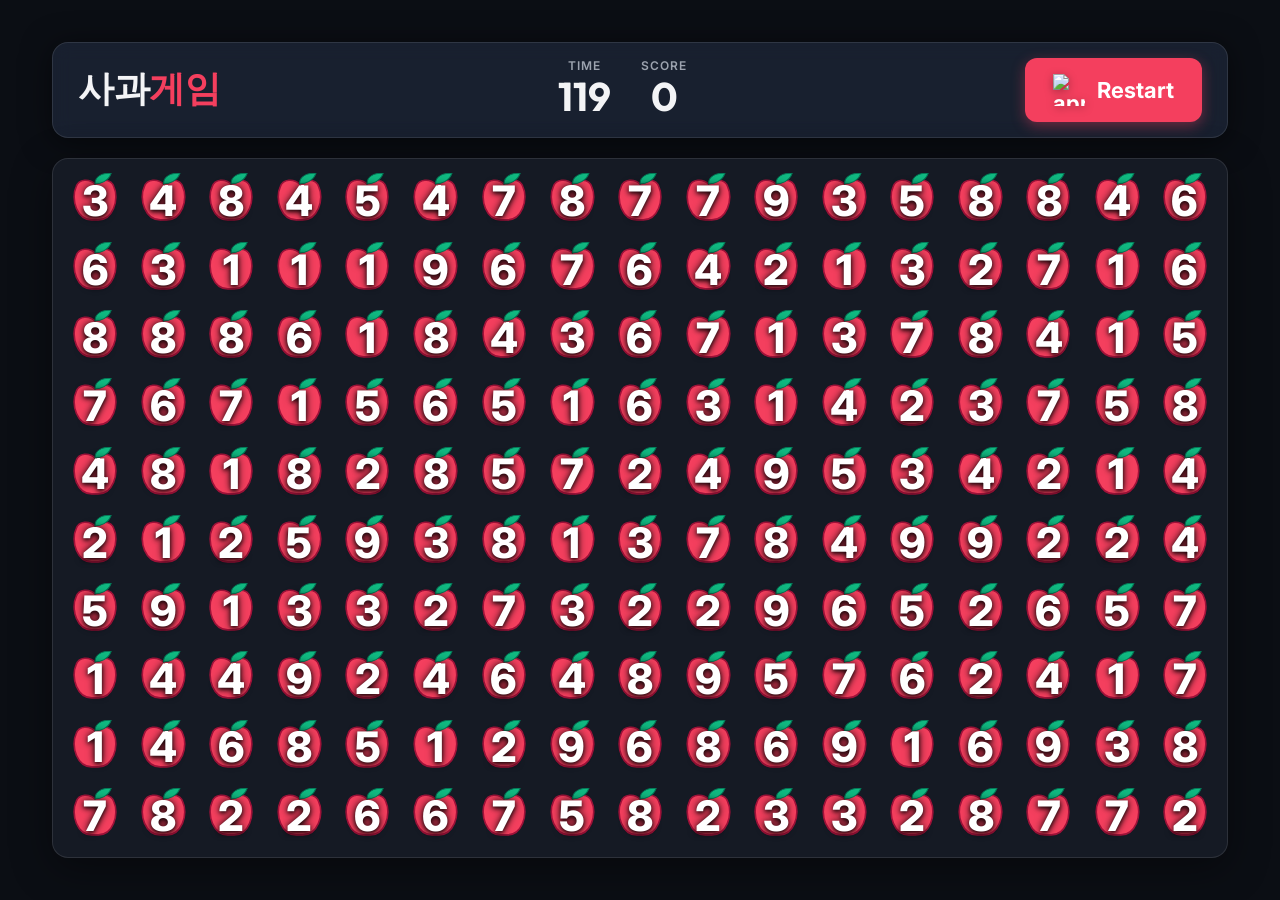
==== gam/index.html @ 5e800e50 "Add files via upload" ====
<!DOCTYPE html>
<html lang="ko">
<head>
    <meta charset="UTF-8">
    <meta name="viewport" content="width=device-width, initial-scale=1.0, maximum-scale=1.0, user-scalable=no">
    <title>사과게임 (Apple Game)</title>
    <!-- Modern font from Google Fonts -->
    <link rel="preconnect" href="https://fonts.googleapis.com">
    <link rel="preconnect" href="https://fonts.gstatic.com" crossorigin>
    <link href="https://fonts.googleapis.com/css2?family=Inter:wght@400;600;800&family=Outfit:wght@500;700&display=swap" rel="stylesheet">
    <link rel="stylesheet" href="styles.css">
</head>
<body>
    <div class="game-container">
        <!-- Header: Title, Score, Timer -->
        <header class="game-header">
            <h1 class="logo">사과<span class="game-color">게임</span></h1>
            <div class="stats">
                <div class="stat-box">
                    <span class="stat-label">TIME</span>
                    <span id="timerDisplay" class="stat-value">120</span>
                </div>
                <div class="stat-box">
                    <span class="stat-label">SCORE</span>
                    <span id="scoreDisplay" class="stat-value">0</span>
                </div>
            </div>
            <button id="restartBtn" class="btn-primary">
                <img src="file:///C:/Users/com/.gemini/antigravity/brain/9f10b646-9e1a-4bca-a788-9f781e166c92/apple_character_1775798468044.png" class="btn-icon" alt="apple">
                Restart
            </button>
        </header>

        <!-- Main Game Board -->
        <main class="board-wrapper">
            <!-- Floating tooltip for current selection sum -->
            <div id="selectionSum" class="floating-sum hidden">0</div>
            <!-- The apples grid, generated from JS -->
            <div id="gameBoard" class="game-board"></div>
        </main>

        <!-- Game Over Modal -->
        <div id="gameOverModal" class="modal hidden">
            <div class="modal-content glass">
                <h2>Game Over!</h2>
                <p>당신의 점수는 <strong id="finalScore" class="game-color">0</strong> 점 입니다.</p>
                <button id="playAgainBtn" class="btn-primary btn-large">
                    <img src="file:///C:/Users/com/.gemini/antigravity/brain/9f10b646-9e1a-4bca-a788-9f781e166c92/apple_character_1775798468044.png" class="btn-icon" alt="apple">
                    다시 플레이하기
                </button>
            </div>
        </div>

        <!-- Teasing Apple Character -->
        <div id="teasingCharacter" class="teasing-character">
            <img src="file:///C:/Users/com/.gemini/antigravity/brain/9f10b646-9e1a-4bca-a788-9f781e166c92/apple_character_1775798468044.png" alt="Teasing Apple">
            <div class="tease-bubble">메롱~ 너무 잘하잖아! 🤪</div>
        </div>
    </div>
    
    <script src="script.js"></script>
</body>
</html>
---- gam/styles.css ----
/* Color Palette and Variables */
:root {
    --bg-color-main: #0B0E14;
    --bg-color-board: #151A24;
    --text-primary: #F3F4F6;
    --text-secondary: #9CA3AF;
    --accent-red: #F43F5E;
    --accent-red-hover: #E11D48;
    --selection-bg: rgba(244, 63, 94, 0.2);
    --selection-border: rgba(244, 63, 94, 0.8);
    --glass-bg: rgba(30, 41, 59, 0.7);
    --glass-border: rgba(255, 255, 255, 0.1);
    --apple-color: #FAFAFA;
}

* {
    box-sizing: border-box;
    margin: 0;
    padding: 0;
}

body {
    background-color: var(--bg-color-main);
    color: var(--text-primary);
    font-family: 'Inter', sans-serif;
    display: flex;
    justify-content: center;
    align-items: center;
    min-height: 100vh;
    overflow: hidden; /* Prevent scrolling during drag */
    user-select: none; /* Prevent text selection */
    -webkit-user-select: none;
}

.game-container {
    width: 95vw;
    max-width: 1400px;
    padding: 20px;
    display: flex;
    flex-direction: column;
    gap: 20px;
}

/* Header Styles */
.game-header {
    display: flex;
    justify-content: space-between;
    align-items: center;
    background: var(--glass-bg);
    border: 1px solid var(--glass-border);
    backdrop-filter: blur(10px);
    padding: 15px 25px;
    border-radius: 16px;
    box-shadow: 0 4px 30px rgba(0, 0, 0, 0.5);
}

.logo {
    font-family: 'Outfit', sans-serif;
    font-size: 36px;
    font-weight: 700;
    letter-spacing: -0.5px;
}

.game-color {
    color: var(--accent-red);
}

.stats {
    display: flex;
    gap: 30px;
}

.stat-box {
    display: flex;
    flex-direction: column;
    align-items: center;
}

.stat-label {
    font-size: 12px;
    font-weight: 600;
    color: var(--text-secondary);
    letter-spacing: 1px;
}

.stat-value {
    font-family: 'Outfit', sans-serif;
    font-size: 40px;
    font-weight: 700;
    margin-top: -2px;
}

.btn-primary {
    display: flex;
    align-items: center;
    justify-content: center;
    gap: 12px;
    background-color: var(--accent-red);
    color: white;
    border: none;
    padding: 16px 28px;
    border-radius: 12px;
    font-family: 'Inter', sans-serif;
    font-weight: 700;
    font-size: 22px;
    cursor: pointer;
    transition: background-color 0.2s, transform 0.1s;
    box-shadow: 0 4px 14px rgba(244, 63, 94, 0.4);
}

.btn-primary:hover {
    background-color: var(--accent-red-hover);
}

.btn-primary:active {
    transform: scale(0.95);
}

.btn-large {
    padding: 20px 40px;
    font-size: 28px;
    border-radius: 16px;
}

.btn-icon {
    width: 32px;
    height: 32px;
    object-fit: contain;
    filter: drop-shadow(0 2px 4px rgba(0,0,0,0.3));
}

.btn-large .btn-icon {
    width: 44px;
    height: 44px;
}

/* Board Styles */
.board-wrapper {
    position: relative;
    background: var(--bg-color-board);
    border: 1px solid var(--glass-border);
    border-radius: 16px;
    padding: 10px;
    box-shadow: 0 10px 40px rgba(0,0,0,0.4); 
    cursor: crosshair;
    touch-action: none;
}

.game-board {
    display: grid;
    grid-template-columns: repeat(17, 1fr);
    grid-template-rows: repeat(10, 1fr);
    gap: 4px;
    width: 100%;
    aspect-ratio: 17/10;
}

.apple {
    display: flex;
    justify-content: center;
    align-items: center;
    background-color: transparent;
    
    /* Beautiful Apple SVG */
    background-image: url('data:image/svg+xml;utf8,<svg xmlns="http://www.w3.org/2000/svg" viewBox="0 0 100 100"><path d="M50 85 C15 90, 5 45, 15 25 C20 10, 40 10, 50 20 C60 10, 80 10, 85 25 C95 45, 85 90, 50 85 Z" fill="%23F43F5E" stroke="%239F1239" stroke-width="3"/><path d="M50 20 C50 5, 65 0, 80 0 C75 15, 60 20, 50 20 Z" fill="%2310B981" stroke="%23047857" stroke-width="2"/></svg>');
    background-size: 85% 85%;
    background-position: center;
    background-repeat: no-repeat;
    
    color: #FFFFFF;
    font-size: clamp(20px, 3.5vw, 42px);
    font-weight: 800;
    text-shadow: 0 2px 4px rgba(0,0,0,0.8), 0 0 8px rgba(0,0,0,0.8);
    transition: transform 0.1s, opacity 0.3s, background-color 0.2s, filter 0.2s;
}

/* Remove previous dynamic gradient text colors because background is now red */
/* We will just let them all be white and heavily shadowed for readability against the red apple */

.apple.selected {
    transform: scale(0.9);
    filter: brightness(1.3) drop-shadow(0 0 10px rgba(244, 63, 94, 0.8));
}

.apple.empty {
    opacity: 0;
    pointer-events: none;
    transform: scale(0);
}

/* Popping animation */
@keyframes pop {
    0% { transform: scale(1); }
    50% { transform: scale(1.3); opacity: 1; background-color: var(--accent-red); color: white;}
    100% { transform: scale(0); opacity: 0; }
}

.apple.popping {
    animation: pop 0.4s cubic-bezier(0.175, 0.885, 0.32, 1.275) forwards;
}

/* Appear animation for new apples */
@keyframes appear {
    0% { transform: scale(0); opacity: 0; }
    50% { transform: scale(1.1); opacity: 1; }
    100% { transform: scale(1); opacity: 1; }
}

.apple.appearing {
    animation: appear 0.4s cubic-bezier(0.175, 0.885, 0.32, 1.275) forwards;
}

/* Floating Sum Tooltip */
.floating-sum {
    position: absolute;
    background: var(--accent-red);
    color: white;
    font-weight: 700;
    padding: 6px 12px;
    border-radius: 8px;
    font-size: 16px;
    white-space: nowrap;
    opacity: 1;
    transition: opacity 0.2s, background 0.2s;
    box-shadow: 0 4px 15px rgba(244,63,94,0.5);
    pointer-events: none;
    z-index: 20;
    transform: translate(-50%, -150%);
}

.floating-sum.hidden {
    opacity: 0;
}

.floating-sum.valid {
    background: #10B981;
    box-shadow: 0 4px 15px rgba(16,185,129,0.5);
}

/* Modal */
.modal {
    position: fixed;
    top: 0; left: 0; width: 100vw; height: 100vh;
    background: rgba(0, 0, 0, 0.6);
    display: flex;
    justify-content: center;
    align-items: center;
    z-index: 100;
    opacity: 1;
    transition: opacity 0.3s;
}

.modal.hidden {
    opacity: 0;
    pointer-events: none;
}

.modal-content.glass {
    background: var(--glass-bg);
    border: 1px solid var(--glass-border);
    backdrop-filter: blur(16px);
    padding: 40px 60px;
    border-radius: 20px;
    text-align: center;
    box-shadow: 0 20px 50px rgba(0,0,0,0.5);
    display: flex;
    flex-direction: column;
    gap: 20px;
    transform: translateY(0);
    transition: transform 0.3s cubic-bezier(0.175, 0.885, 0.32, 1.275);
}

.modal.hidden .modal-content {
    transform: translateY(20px);
}

.modal h2 {
    font-size: 36px;
    margin-bottom: 10px;
}

.modal p {
    font-size: 20px;
    color: var(--text-secondary);
}

/* Teasing Character (Huge Full Screen) */
.teasing-character {
    position: fixed;
    top: 0;
    left: 0;
    width: 100vw;
    height: 100vh;
    z-index: 2000; /* above everything */
    display: flex;
    flex-direction: column;
    justify-content: center;
    align-items: center;
    gap: 30px;
    pointer-events: none;
    background: rgba(0, 0, 0, 0.4);
    opacity: 0;
    transform: scale(0.5);
    transition: transform 0.6s cubic-bezier(0.175, 0.885, 0.32, 1.275), opacity 0.4s;
}

.teasing-character.active {
    opacity: 1;
    transform: scale(1);
}

.teasing-character img {
    width: 70vw;
    max-width: 600px;
    height: auto;
    filter: drop-shadow(0 20px 40px rgba(0,0,0,0.8));
    animation: bounceHuge 1s infinite alternate;
}

.tease-bubble {
    background: white;
    color: #111;
    padding: 20px 40px;
    border-radius: 40px;
    font-weight: 800;
    font-size: clamp(30px, 5vw, 60px);
    text-align: center;
    box-shadow: 0 10px 40px rgba(0,0,0,0.5);
    position: relative;
}

@keyframes bounceHuge {
    0% { transform: translateY(0) rotate(0deg) scale(1); }
    100% { transform: translateY(-30px) rotate(5deg) scale(1.05); }
}
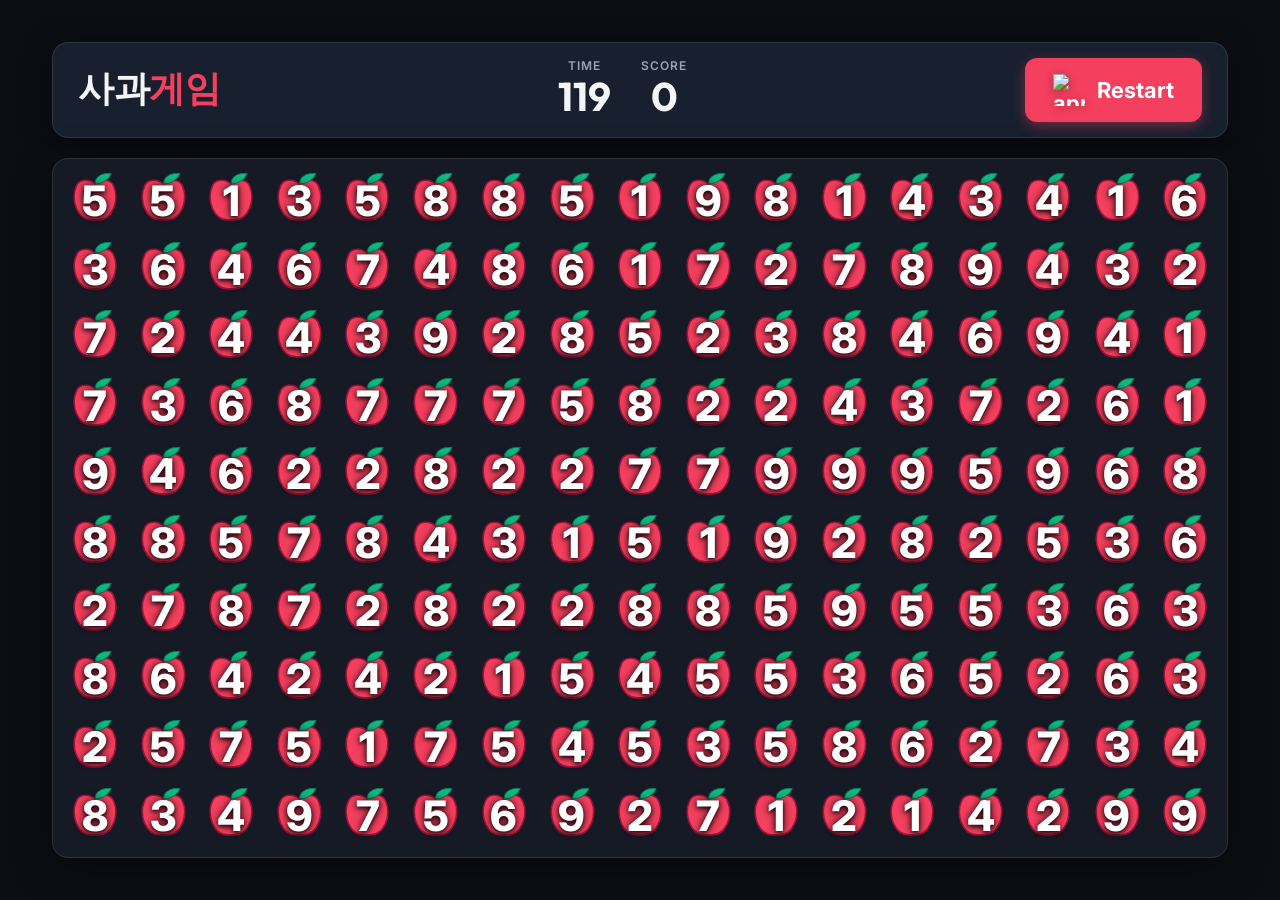
==== commit 82be5e3a: "Update index.html" ====
--- a/gam/index.html
+++ b/gam/index.html
@@ -1,5 +1,5 @@
 <!DOCTYPE html>
-<html lang="ko">
+<html lang="ko"> 
 <head>
     <meta charset="UTF-8">
     <meta name="viewport" content="width=device-width, initial-scale=1.0, maximum-scale=1.0, user-scalable=no">
